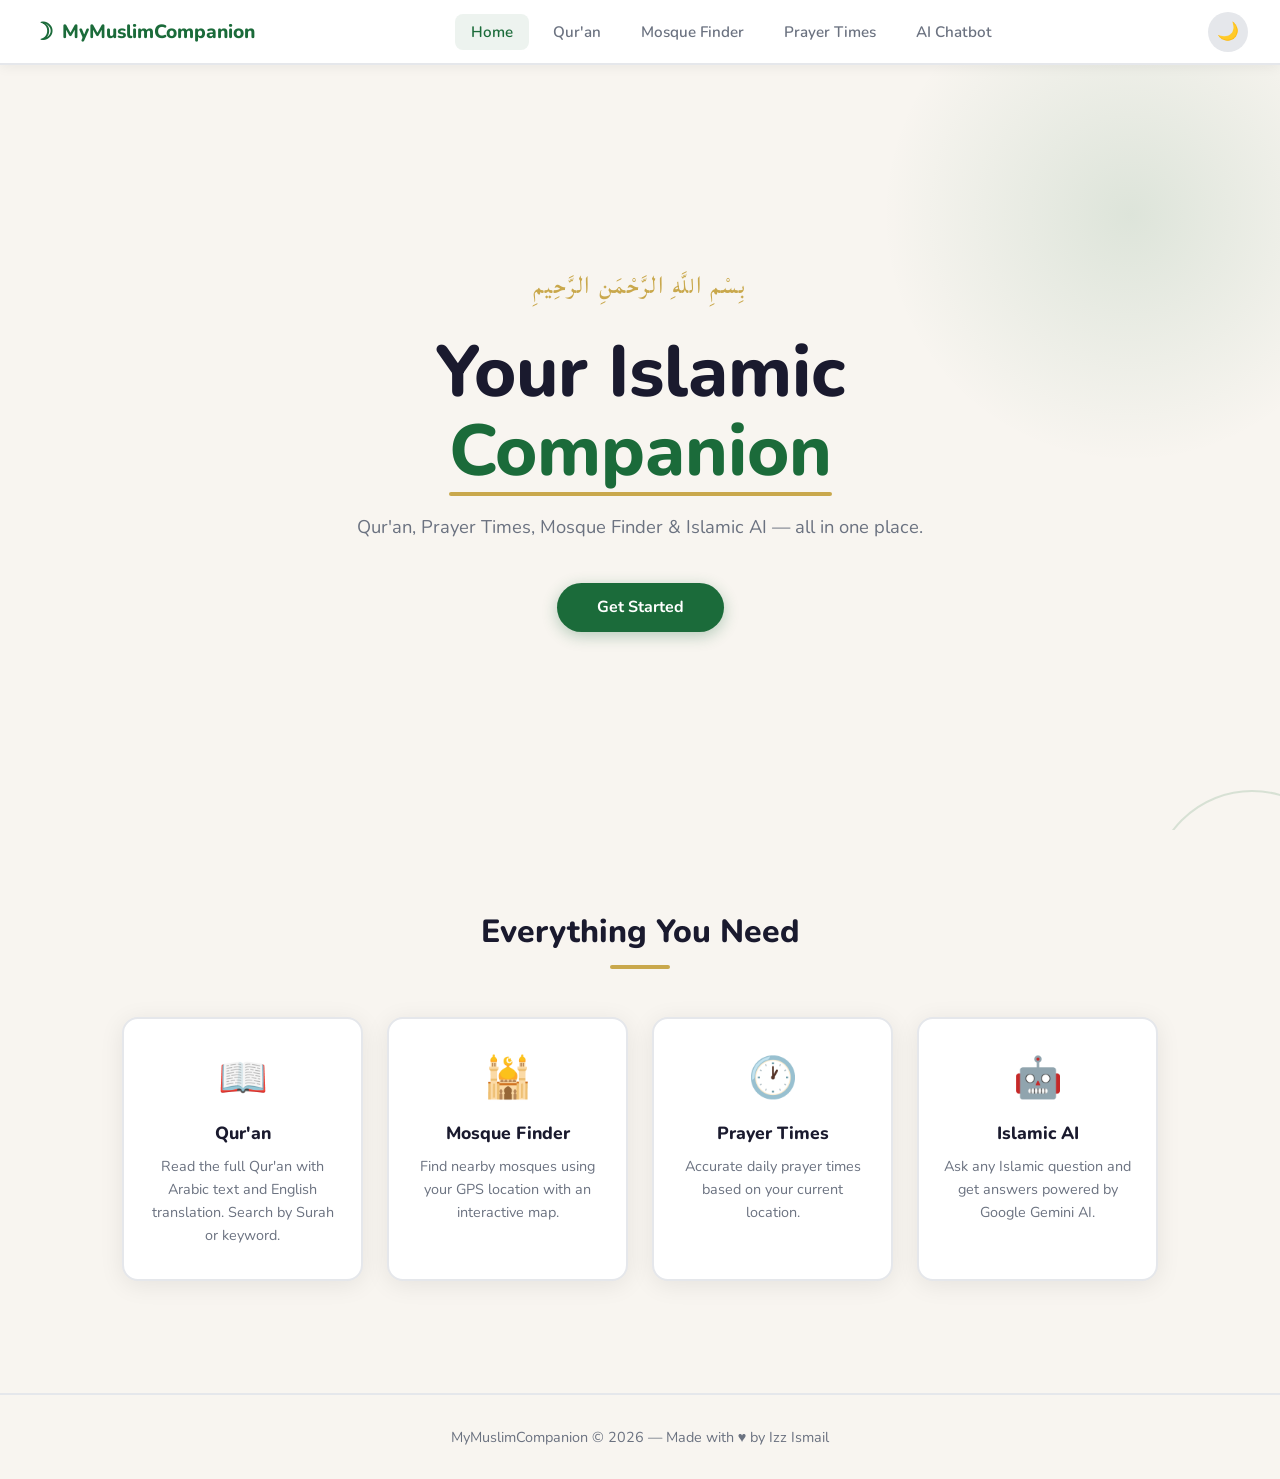
==== index.html @ 109d8ea0 "Initial project structure - homepage + base CSS" ====
<!DOCTYPE html>
<html lang="en" data-theme="light">
<head>
  <meta charset="UTF-8" />
  <meta name="viewport" content="width=device-width, initial-scale=1.0"/>
  <title>MyMuslimCompanion – Home</title>
  <link rel="stylesheet" href="css/style.css" />
  <link href="https://fonts.googleapis.com/css2?family=Lateef:wght@400;700&family=Nunito:wght@400;600;700;800&display=swap" rel="stylesheet"/>
</head>
<body>

  <!-- NAVBAR -->
  <nav class="navbar">
    <div class="nav-brand">
      <span class="brand-icon">☽</span>
      <span class="brand-name">MyMuslimCompanion</span>
    </div>
    <ul class="nav-links">
      <li><a href="index.html" class="active">Home</a></li>
      <li><a href="quran.html">Qur'an</a></li>
      <li><a href="mosque.html">Mosque Finder</a></li>
      <li><a href="prayer.html">Prayer Times</a></li>
      <li><a href="chatbot.html">AI Chatbot</a></li>
    </ul>
    <button class="theme-toggle" onclick="toggleTheme()" title="Toggle dark/light mode">
      <span class="theme-icon">🌙</span>
    </button>
    <button class="hamburger" onclick="toggleMenu()">&#9776;</button>
  </nav>

  <!-- MOBILE MENU -->
  <div class="mobile-menu" id="mobileMenu">
    <a href="index.html">Home</a>
    <a href="quran.html">Qur'an</a>
    <a href="mosque.html">Mosque Finder</a>
    <a href="prayer.html">Prayer Times</a>
    <a href="chatbot.html">AI Chatbot</a>
  </div>

  <!-- HERO SECTION -->
  <section class="hero">
    <div class="hero-content">
      <p class="hero-arabic">بِسْمِ اللَّهِ الرَّحْمَنِ الرَّحِيمِ</p>
      <h1 class="hero-title">Your Islamic<br/><span class="highlight">Companion</span></h1>
      <p class="hero-subtitle">Qur'an, Prayer Times, Mosque Finder & Islamic AI — all in one place.</p>
      <a href="quran.html" class="btn-primary">Get Started</a>
    </div>
    <div class="hero-decoration">
      <div class="geo-circle"></div>
      <div class="geo-circle small"></div>
    </div>
  </section>

  <!-- FEATURES SECTION -->
  <section class="features">
    <h2 class="section-title">Everything You Need</h2>
    <div class="features-grid">
      <a href="quran.html" class="feature-card">
        <div class="feature-icon">📖</div>
        <h3>Qur'an</h3>
        <p>Read the full Qur'an with Arabic text and English translation. Search by Surah or keyword.</p>
      </a>
      <a href="mosque.html" class="feature-card">
        <div class="feature-icon">🕌</div>
        <h3>Mosque Finder</h3>
        <p>Find nearby mosques using your GPS location with an interactive map.</p>
      </a>
      <a href="prayer.html" class="feature-card">
        <div class="feature-icon">🕐</div>
        <h3>Prayer Times</h3>
        <p>Accurate daily prayer times based on your current location.</p>
      </a>
      <a href="chatbot.html" class="feature-card">
        <div class="feature-icon">🤖</div>
        <h3>Islamic AI</h3>
        <p>Ask any Islamic question and get answers powered by Google Gemini AI.</p>
      </a>
    </div>
  </section>

  <!-- FOOTER -->
  <footer class="footer">
    <p>MyMuslimCompanion &copy; 2026 — Made with ♥ by Izz Ismail</p>
  </footer>

  <script src="js/main.js"></script>
</body>
</html>
---- css/style.css ----
/* ===========================
   CSS VARIABLES (Themes)
   =========================== */
:root {
  --bg: #f8f5f0;
  --bg-card: #ffffff;
  --text: #1a1a2e;
  --text-muted: #6b7280;
  --primary: #1b6b3a;
  --primary-light: #2d9e58;
  --accent: #c9a84c;
  --border: #e5e7eb;
  --shadow: 0 4px 24px rgba(0,0,0,0.08);
  --nav-bg: #ffffff;
}

[data-theme="dark"] {
  --bg: #0f1923;
  --bg-card: #1a2635;
  --text: #f0ede6;
  --text-muted: #94a3b8;
  --primary: #2d9e58;
  --primary-light: #3dbb6e;
  --accent: #d4b96a;
  --border: #2d3748;
  --shadow: 0 4px 24px rgba(0,0,0,0.3);
  --nav-bg: #1a2635;
}

/* ===========================
   RESET & BASE
   =========================== */
* {
  margin: 0;
  padding: 0;
  box-sizing: border-box;
}

body {
  font-family: 'Nunito', sans-serif;
  background-color: var(--bg);
  color: var(--text);
  transition: background-color 0.3s, color 0.3s;
  min-height: 100vh;
}

a {
  text-decoration: none;
  color: inherit;
}

/* ===========================
   NAVBAR
   =========================== */
.navbar {
  position: sticky;
  top: 0;
  z-index: 100;
  display: flex;
  align-items: center;
  justify-content: space-between;
  padding: 0 2rem;
  height: 65px;
  background: var(--nav-bg);
  border-bottom: 2px solid var(--border);
  box-shadow: 0 2px 12px rgba(0,0,0,0.06);
  transition: background 0.3s;
}

.nav-brand {
  display: flex;
  align-items: center;
  gap: 0.5rem;
  font-weight: 800;
  font-size: 1.2rem;
  color: var(--primary);
}

.brand-icon {
  font-size: 1.5rem;
}

.nav-links {
  display: flex;
  list-style: none;
  gap: 0.5rem;
}

.nav-links a {
  padding: 0.5rem 1rem;
  border-radius: 8px;
  font-weight: 600;
  font-size: 0.95rem;
  color: var(--text-muted);
  transition: all 0.2s;
}

.nav-links a:hover,
.nav-links a.active {
  color: var(--primary);
  background: rgba(27, 107, 58, 0.08);
}

.theme-toggle {
  background: var(--border);
  border: none;
  border-radius: 50%;
  width: 40px;
  height: 40px;
  font-size: 1.1rem;
  cursor: pointer;
  transition: background 0.2s, transform 0.2s;
}

.theme-toggle:hover {
  transform: rotate(20deg);
  background: var(--primary);
}

.hamburger {
  display: none;
  background: none;
  border: none;
  font-size: 1.5rem;
  cursor: pointer;
  color: var(--text);
}

/* ===========================
   MOBILE MENU
   =========================== */
.mobile-menu {
  display: none;
  flex-direction: column;
  background: var(--nav-bg);
  border-bottom: 2px solid var(--border);
  padding: 1rem 2rem;
  gap: 0.5rem;
}

.mobile-menu a {
  padding: 0.75rem 1rem;
  border-radius: 8px;
  font-weight: 600;
  color: var(--text);
  transition: background 0.2s;
}

.mobile-menu a:hover {
  background: rgba(27, 107, 58, 0.08);
  color: var(--primary);
}

.mobile-menu.open {
  display: flex;
}

/* ===========================
   HERO SECTION
   =========================== */
.hero {
  position: relative;
  min-height: 85vh;
  display: flex;
  align-items: center;
  justify-content: center;
  text-align: center;
  padding: 4rem 2rem;
  overflow: hidden;
}

.hero::before {
  content: '';
  position: absolute;
  top: -100px;
  right: -100px;
  width: 500px;
  height: 500px;
  background: radial-gradient(circle, rgba(27,107,58,0.12) 0%, transparent 70%);
  border-radius: 50%;
  pointer-events: none;
}

.hero-content {
  position: relative;
  z-index: 1;
  max-width: 700px;
  animation: fadeUp 0.8s ease both;
}

.hero-arabic {
  font-family: 'Lateef', serif;
  font-size: 2rem;
  color: var(--accent);
  margin-bottom: 1.5rem;
  letter-spacing: 0.05em;
}

.hero-title {
  font-size: clamp(2.5rem, 6vw, 4.5rem);
  font-weight: 800;
  line-height: 1.1;
  margin-bottom: 1.25rem;
  color: var(--text);
}

.highlight {
  color: var(--primary);
  position: relative;
}

.highlight::after {
  content: '';
  position: absolute;
  bottom: 4px;
  left: 0;
  width: 100%;
  height: 4px;
  background: var(--accent);
  border-radius: 2px;
}

.hero-subtitle {
  font-size: 1.15rem;
  color: var(--text-muted);
  margin-bottom: 2.5rem;
  line-height: 1.7;
}

.btn-primary {
  display: inline-block;
  padding: 0.85rem 2.5rem;
  background: var(--primary);
  color: white;
  border-radius: 50px;
  font-weight: 700;
  font-size: 1rem;
  transition: all 0.2s;
  box-shadow: 0 4px 15px rgba(27,107,58,0.3);
}

.btn-primary:hover {
  background: var(--primary-light);
  transform: translateY(-2px);
  box-shadow: 0 6px 20px rgba(27,107,58,0.4);
}

.hero-decoration {
  position: absolute;
  bottom: 40px;
  right: 10%;
  pointer-events: none;
}

.geo-circle {
  width: 200px;
  height: 200px;
  border: 2px solid rgba(27,107,58,0.15);
  border-radius: 50%;
  position: absolute;
  animation: spin 20s linear infinite;
}

.geo-circle.small {
  width: 120px;
  height: 120px;
  border-color: rgba(201,168,76,0.2);
  animation-direction: reverse;
  top: 40px;
  left: 40px;
}

/* ===========================
   FEATURES SECTION
   =========================== */
.features {
  padding: 5rem 2rem;
  max-width: 1100px;
  margin: 0 auto;
}

.section-title {
  text-align: center;
  font-size: 2rem;
  font-weight: 800;
  margin-bottom: 3rem;
  color: var(--text);
}

.section-title::after {
  content: '';
  display: block;
  width: 60px;
  height: 4px;
  background: var(--accent);
  border-radius: 2px;
  margin: 0.75rem auto 0;
}

.features-grid {
  display: grid;
  grid-template-columns: repeat(auto-fit, minmax(230px, 1fr));
  gap: 1.5rem;
}

.feature-card {
  display: block;
  background: var(--bg-card);
  border: 2px solid var(--border);
  border-radius: 16px;
  padding: 2rem 1.5rem;
  text-align: center;
  transition: all 0.25s;
  box-shadow: var(--shadow);
  cursor: pointer;
}

.feature-card:hover {
  transform: translateY(-6px);
  border-color: var(--primary);
  box-shadow: 0 8px 30px rgba(27,107,58,0.15);
}

.feature-icon {
  font-size: 2.5rem;
  margin-bottom: 1rem;
}

.feature-card h3 {
  font-size: 1.1rem;
  font-weight: 800;
  margin-bottom: 0.6rem;
  color: var(--text);
}

.feature-card p {
  font-size: 0.9rem;
  color: var(--text-muted);
  line-height: 1.6;
}

/* ===========================
   FOOTER
   =========================== */
.footer {
  text-align: center;
  padding: 2rem;
  border-top: 2px solid var(--border);
  font-size: 0.9rem;
  color: var(--text-muted);
  margin-top: 2rem;
}

/* ===========================
   PAGE HEADER (for inner pages)
   =========================== */
.page-header {
  background: var(--primary);
  color: white;
  text-align: center;
  padding: 3rem 2rem;
}

.page-header h1 {
  font-size: 2rem;
  font-weight: 800;
}

.page-header p {
  opacity: 0.85;
  margin-top: 0.5rem;
}

/* ===========================
   PLACEHOLDER (for inner pages)
   =========================== */
.coming-soon {
  text-align: center;
  padding: 5rem 2rem;
  color: var(--text-muted);
}

.coming-soon .big-icon {
  font-size: 4rem;
  margin-bottom: 1rem;
}

.coming-soon h2 {
  font-size: 1.5rem;
  font-weight: 700;
  color: var(--text);
  margin-bottom: 0.5rem;
}

/* ===========================
   ANIMATIONS
   =========================== */
@keyframes fadeUp {
  from { opacity: 0; transform: translateY(30px); }
  to   { opacity: 1; transform: translateY(0); }
}

@keyframes spin {
  from { transform: rotate(0deg); }
  to   { transform: rotate(360deg); }
}

/* ===========================
   RESPONSIVE
   =========================== */
@media (max-width: 768px) {
  .nav-links {
    display: none;
  }

  .hamburger {
    display: block;
  }

  .theme-toggle {
    order: 3;
  }

  .hero {
    min-height: 70vh;
  }

  .hero-arabic {
    font-size: 1.5rem;
  }

  .hero-decoration {
    display: none;
  }
}
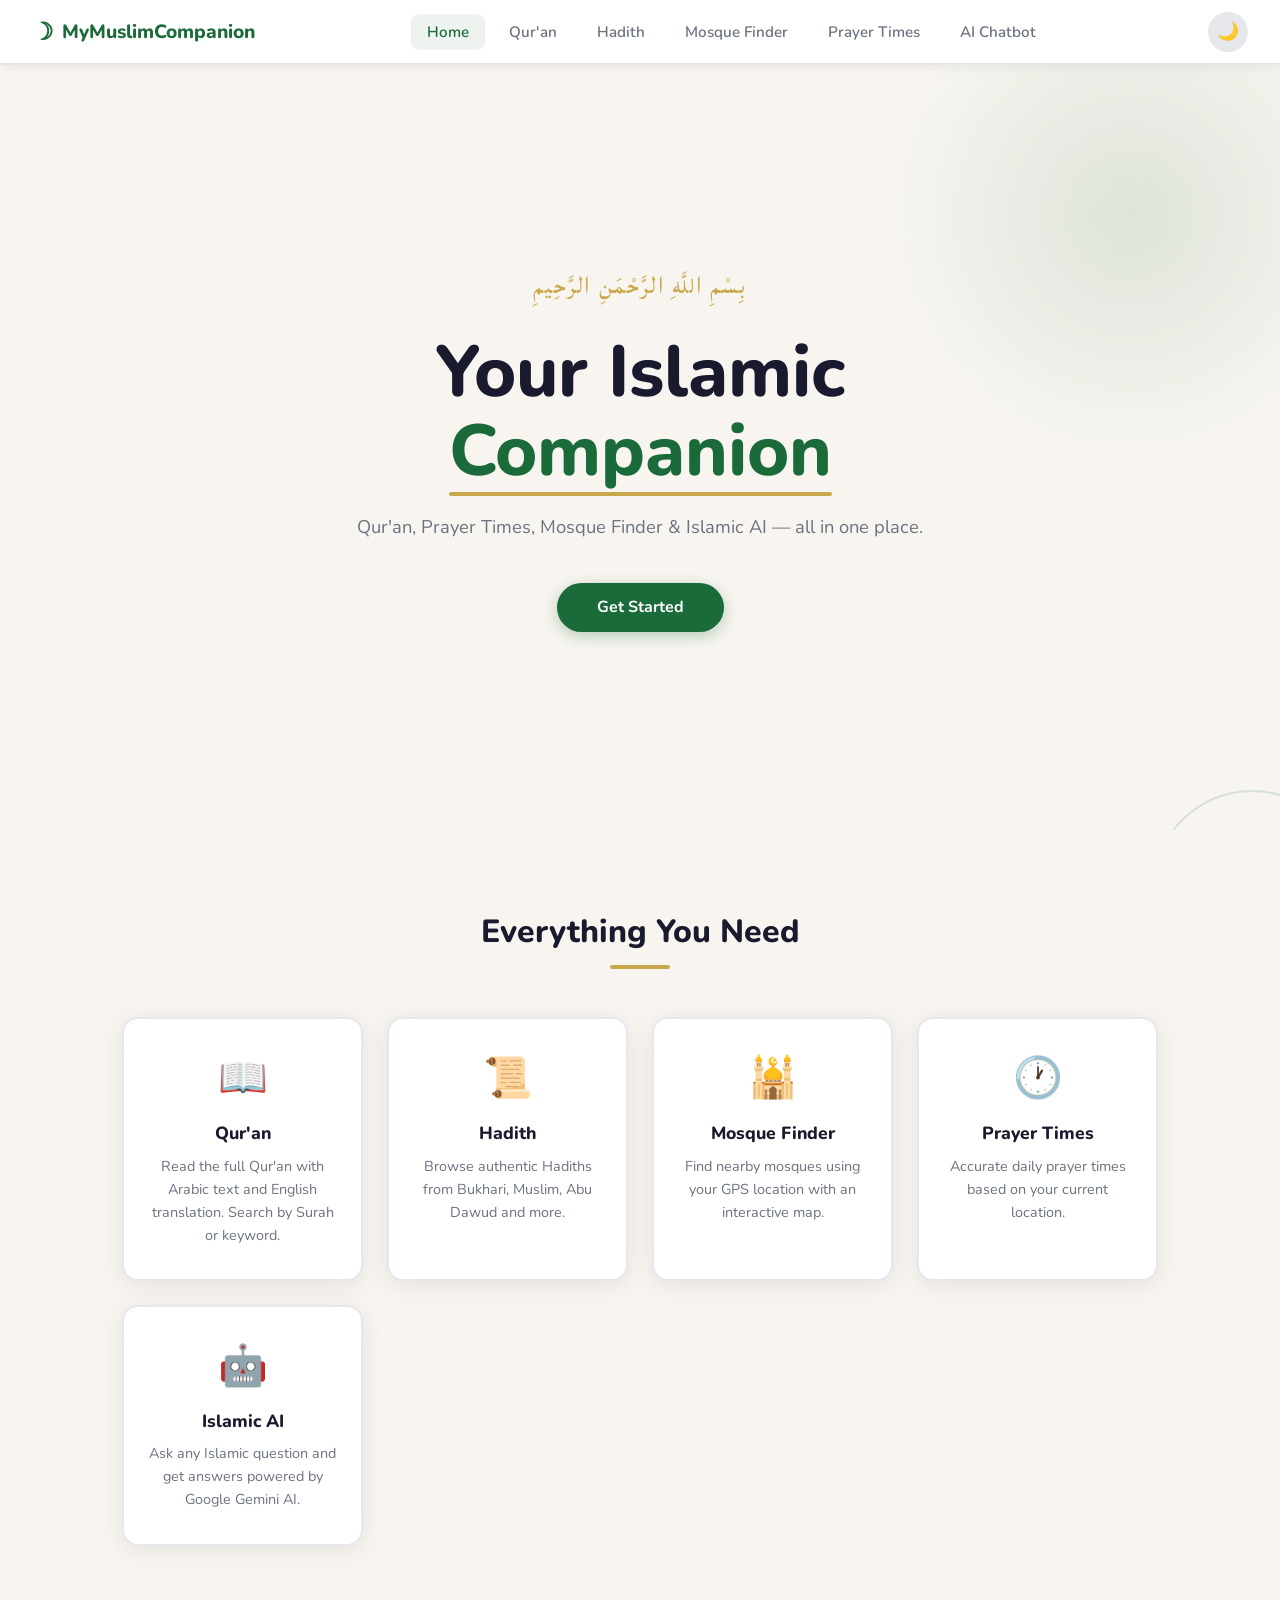
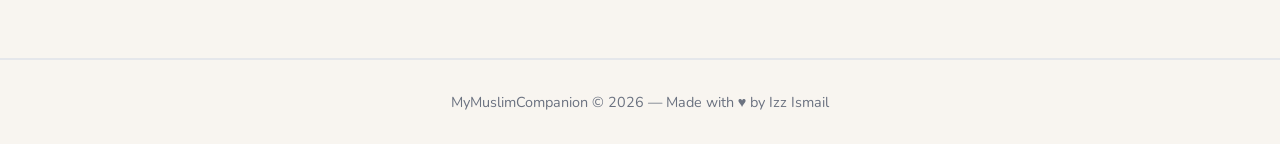
==== commit 19b767da: "Latest updates - Hadith page fixes and text filter" ====
--- a/index.html
+++ b/index.html
@@ -11,16 +11,17 @@
 
   <!-- NAVBAR -->
   <nav class="navbar">
-    <div class="nav-brand">
+    <a href="/MyMuslimCompanion/index.html" class="nav-brand">
       <span class="brand-icon">☽</span>
       <span class="brand-name">MyMuslimCompanion</span>
-    </div>
+    </a>
     <ul class="nav-links">
-      <li><a href="index.html" class="active">Home</a></li>
-      <li><a href="quran.html">Qur'an</a></li>
-      <li><a href="mosque.html">Mosque Finder</a></li>
-      <li><a href="prayer.html">Prayer Times</a></li>
-      <li><a href="chatbot.html">AI Chatbot</a></li>
+      <li><a href="/MyMuslimCompanion/index.html" class="active">Home</a></li>
+      <li><a href="/MyMuslimCompanion/quran.html">Qur'an</a></li>
+      <li><a href="/MyMuslimCompanion/hadith.html">Hadith</a></li>
+      <li><a href="/MyMuslimCompanion/mosque.html">Mosque Finder</a></li>
+      <li><a href="/MyMuslimCompanion/prayer.html">Prayer Times</a></li>
+      <li><a href="/MyMuslimCompanion/chatbot.html">AI Chatbot</a></li>
     </ul>
     <button class="theme-toggle" onclick="toggleTheme()" title="Toggle dark/light mode">
       <span class="theme-icon">🌙</span>
@@ -60,6 +61,11 @@
         <h3>Qur'an</h3>
         <p>Read the full Qur'an with Arabic text and English translation. Search by Surah or keyword.</p>
       </a>
+      <a href="/MyMuslimCompanion/hadith.html" class="feature-card">
+        <div class="feature-icon">📜</div>
+        <h3>Hadith</h3>
+        <p>Browse authentic Hadiths from Bukhari, Muslim, Abu Dawud and more.</p>
+      </a>
       <a href="mosque.html" class="feature-card">
         <div class="feature-icon">🕌</div>
         <h3>Mosque Finder</h3>
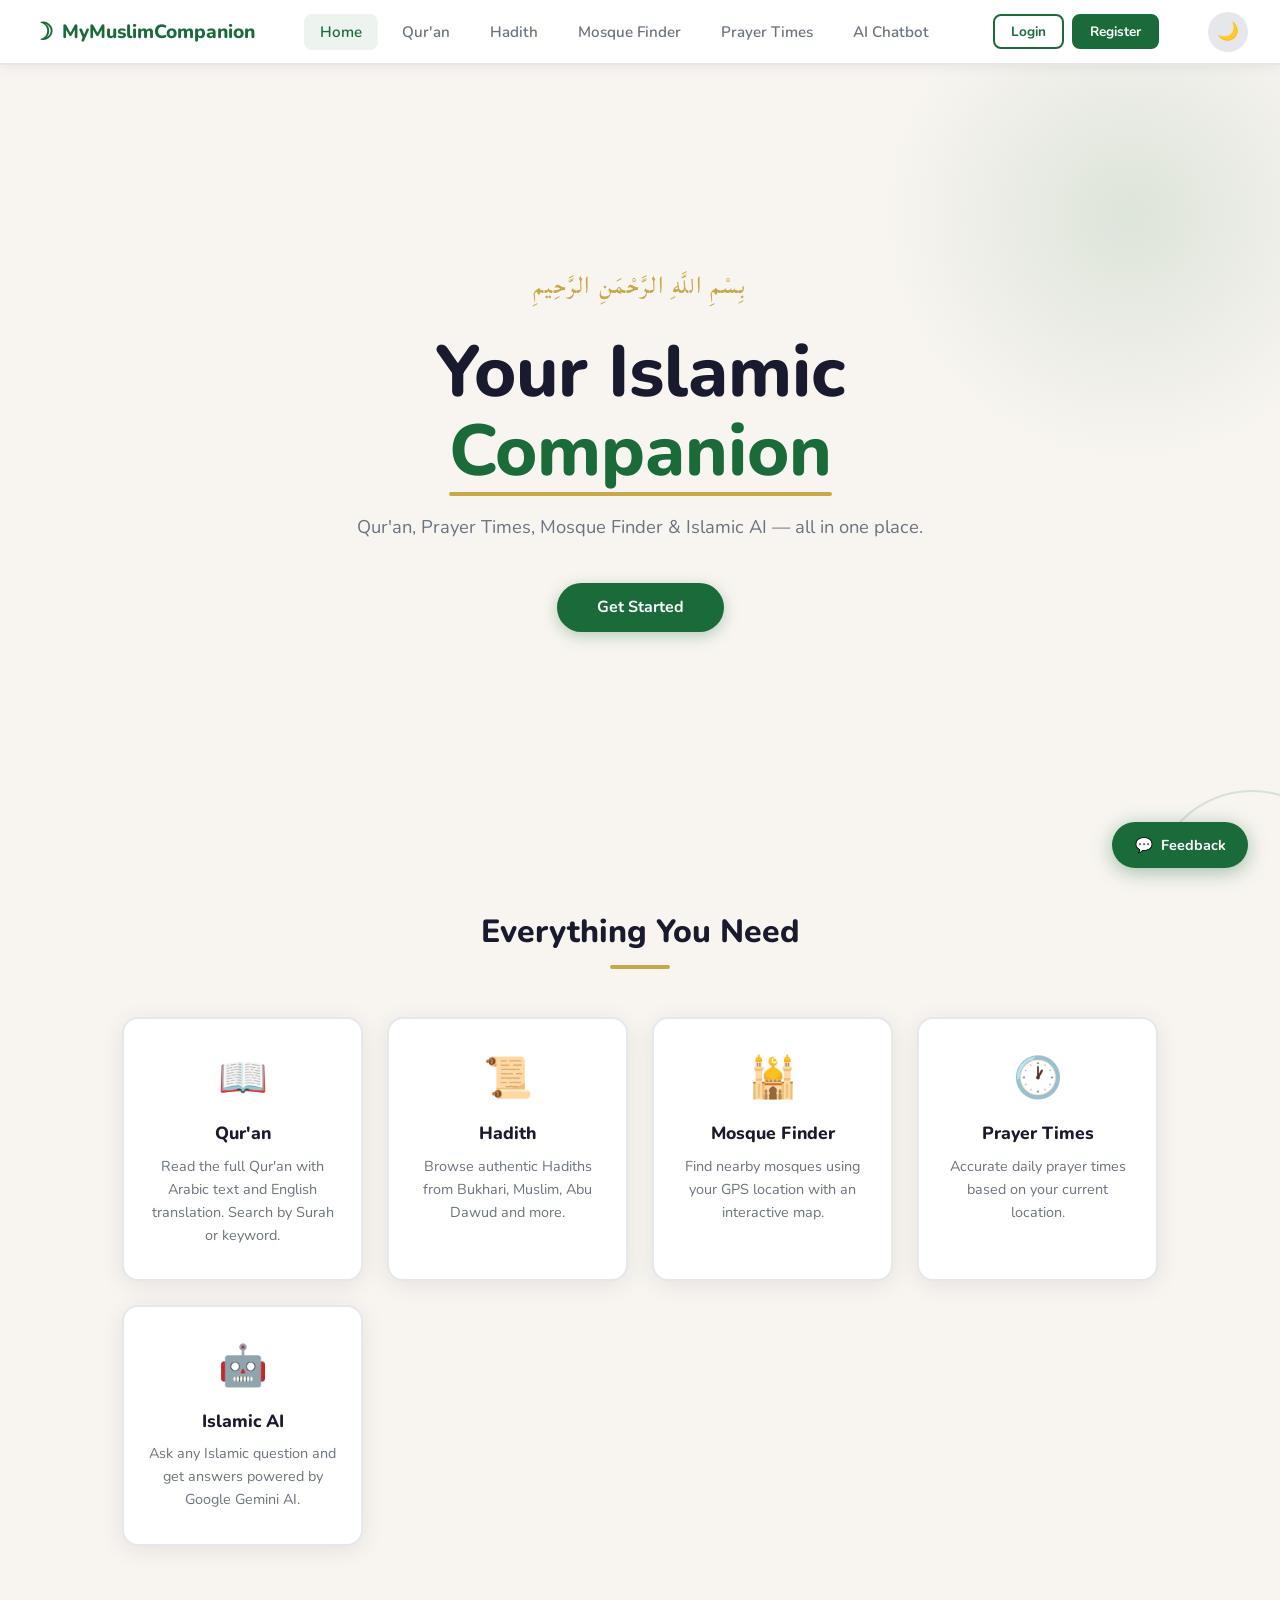
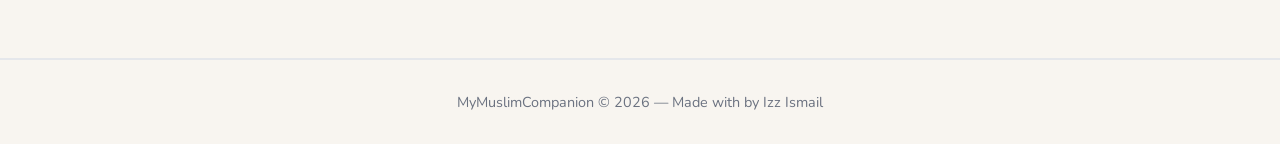
==== commit 17d8f32e: "Add login, register, bookmarks, feedback and verse saving feature" ====
--- a/index.html
+++ b/index.html
@@ -5,6 +5,8 @@
   <meta name="viewport" content="width=device-width, initial-scale=1.0"/>
   <title>MyMuslimCompanion – Home</title>
   <link rel="stylesheet" href="css/style.css" />
+  <link rel="stylesheet" href="css/feedback.css" />
+  <link rel="stylesheet" href="css/auth.css" />
   <link href="https://fonts.googleapis.com/css2?family=Lateef:wght@400;700&family=Nunito:wght@400;600;700;800&display=swap" rel="stylesheet"/>
 </head>
 <body>
@@ -31,11 +33,12 @@
 
   <!-- MOBILE MENU -->
   <div class="mobile-menu" id="mobileMenu">
-    <a href="index.html">Home</a>
-    <a href="quran.html">Qur'an</a>
-    <a href="mosque.html">Mosque Finder</a>
-    <a href="prayer.html">Prayer Times</a>
-    <a href="chatbot.html">AI Chatbot</a>
+    <a href="/MyMuslimCompanion/index.html">Home</a>
+    <a href="/MyMuslimCompanion/quran.html">Qur'an</a>
+    <a href="/MyMuslimCompanion/hadith.html">Hadith</a>
+    <a href="/MyMuslimCompanion/mosque.html">Mosque Finder</a>
+    <a href="/MyMuslimCompanion/prayer.html">Prayer Times</a>
+    <a href="/MyMuslimCompanion/chatbot.html">AI Chatbot</a>
   </div>
 
   <!-- HERO SECTION -->
@@ -86,9 +89,11 @@
 
   <!-- FOOTER -->
   <footer class="footer">
-    <p>MyMuslimCompanion &copy; 2026 — Made with ♥ by Izz Ismail</p>
+    <p>MyMuslimCompanion &copy; 2026 — Made with by Izz Ismail</p>
   </footer>
 
   <script src="js/main.js"></script>
+  <script src="js/feedback.js"></script>
+  <script src="js/auth.js"></script>
 </body>
 </html>
--- a/css/feedback.css
+++ b/css/feedback.css
@@ -0,0 +1,223 @@
+/* ===========================
+   FEEDBACK MODAL STYLES
+   =========================== */
+
+/* Floating feedback button */
+.feedback-float-btn {
+  position: fixed;
+  bottom: 2rem;
+  right: 2rem;
+  z-index: 999;
+  background: var(--primary);
+  color: white;
+  border: none;
+  border-radius: 50px;
+  padding: 0.8rem 1.4rem;
+  font-family: 'Nunito', sans-serif;
+  font-weight: 700;
+  font-size: 0.9rem;
+  cursor: pointer;
+  box-shadow: 0 4px 20px rgba(27,107,58,0.4);
+  transition: all 0.2s;
+  display: flex;
+  align-items: center;
+  gap: 0.5rem;
+}
+
+.feedback-float-btn:hover {
+  background: var(--primary-light);
+  transform: translateY(-3px);
+  box-shadow: 0 6px 25px rgba(27,107,58,0.5);
+}
+
+/* Modal overlay */
+.feedback-overlay {
+  display: none;
+  position: fixed;
+  inset: 0;
+  background: rgba(0, 0, 0, 0.5);
+  z-index: 1000;
+  align-items: center;
+  justify-content: center;
+  padding: 1rem;
+  backdrop-filter: blur(4px);
+}
+
+.feedback-overlay.open {
+  display: flex;
+}
+
+/* Modal box */
+.feedback-modal {
+  background: var(--bg-card);
+  border-radius: 20px;
+  padding: 2rem;
+  width: 100%;
+  max-width: 480px;
+  box-shadow: 0 20px 60px rgba(0,0,0,0.2);
+  animation: modalIn 0.3s ease both;
+  position: relative;
+}
+
+@keyframes modalIn {
+  from { opacity: 0; transform: translateY(30px) scale(0.95); }
+  to   { opacity: 1; transform: translateY(0) scale(1); }
+}
+
+/* Modal header */
+.feedback-modal-header {
+  display: flex;
+  align-items: center;
+  justify-content: space-between;
+  margin-bottom: 1.5rem;
+}
+
+.feedback-modal-header h3 {
+  font-size: 1.2rem;
+  font-weight: 800;
+  color: var(--text);
+}
+
+.feedback-close-btn {
+  background: var(--border);
+  border: none;
+  width: 32px;
+  height: 32px;
+  border-radius: 50%;
+  font-size: 1rem;
+  cursor: pointer;
+  color: var(--text);
+  transition: background 0.2s;
+  display: flex;
+  align-items: center;
+  justify-content: center;
+}
+
+.feedback-close-btn:hover {
+  background: #e53e3e;
+  color: white;
+}
+
+/* Form fields */
+.feedback-form {
+  display: flex;
+  flex-direction: column;
+  gap: 1rem;
+}
+
+.feedback-field {
+  display: flex;
+  flex-direction: column;
+  gap: 0.4rem;
+}
+
+.feedback-field label {
+  font-size: 0.85rem;
+  font-weight: 700;
+  color: var(--text-muted);
+}
+
+.feedback-field input,
+.feedback-field textarea {
+  padding: 0.8rem 1rem;
+  border: 2px solid var(--border);
+  border-radius: 10px;
+  font-family: 'Nunito', sans-serif;
+  font-size: 0.92rem;
+  background: var(--bg);
+  color: var(--text);
+  outline: none;
+  transition: border-color 0.2s;
+  resize: none;
+}
+
+.feedback-field input:focus,
+.feedback-field textarea:focus {
+  border-color: var(--primary);
+}
+
+.feedback-field textarea {
+  height: 110px;
+}
+
+/* Character counter */
+.char-counter {
+  font-size: 0.75rem;
+  color: var(--text-muted);
+  text-align: right;
+}
+
+/* Submit button */
+.feedback-submit-btn {
+  background: var(--primary);
+  color: white;
+  border: none;
+  padding: 0.9rem;
+  border-radius: 10px;
+  font-family: 'Nunito', sans-serif;
+  font-weight: 700;
+  font-size: 1rem;
+  cursor: pointer;
+  transition: all 0.2s;
+  margin-top: 0.5rem;
+}
+
+.feedback-submit-btn:hover {
+  background: var(--primary-light);
+}
+
+.feedback-submit-btn:disabled {
+  background: var(--border);
+  color: var(--text-muted);
+  cursor: not-allowed;
+}
+
+/* Success message */
+.feedback-success {
+  text-align: center;
+  padding: 2rem 1rem;
+  display: none;
+}
+
+.feedback-success .success-icon {
+  font-size: 3rem;
+  margin-bottom: 1rem;
+}
+
+.feedback-success h4 {
+  font-size: 1.2rem;
+  font-weight: 800;
+  color: var(--primary);
+  margin-bottom: 0.5rem;
+}
+
+.feedback-success p {
+  font-size: 0.9rem;
+  color: var(--text-muted);
+}
+
+/* Error message */
+.feedback-error {
+  background: rgba(229, 62, 62, 0.1);
+  border: 1px solid #e53e3e;
+  color: #e53e3e;
+  border-radius: 8px;
+  padding: 0.7rem 1rem;
+  font-size: 0.85rem;
+  display: none;
+}
+
+/* Responsive */
+@media (max-width: 480px) {
+  .feedback-float-btn span.btn-text {
+    display: none;
+  }
+
+  .feedback-float-btn {
+    padding: 0.8rem;
+    border-radius: 50%;
+    width: 50px;
+    height: 50px;
+    justify-content: center;
+  }
+}
--- a/css/auth.css
+++ b/css/auth.css
@@ -0,0 +1,339 @@
+/* ===========================
+   AUTH MODAL STYLES
+   =========================== */
+
+/* Navbar auth buttons */
+.nav-auth {
+  display: flex;
+  align-items: center;
+  gap: 0.5rem;
+}
+
+.btn-login {
+  background: none;
+  border: 2px solid var(--primary);
+  color: var(--primary);
+  padding: 0.4rem 1rem;
+  border-radius: 8px;
+  font-family: 'Nunito', sans-serif;
+  font-weight: 700;
+  font-size: 0.85rem;
+  cursor: pointer;
+  transition: all 0.2s;
+}
+
+.btn-login:hover {
+  background: var(--primary);
+  color: white;
+}
+
+.btn-register {
+  background: var(--primary);
+  border: 2px solid var(--primary);
+  color: white;
+  padding: 0.4rem 1rem;
+  border-radius: 8px;
+  font-family: 'Nunito', sans-serif;
+  font-weight: 700;
+  font-size: 0.85rem;
+  cursor: pointer;
+  transition: all 0.2s;
+}
+
+.btn-register:hover {
+  background: var(--primary-light);
+  border-color: var(--primary-light);
+}
+
+.nav-user-info {
+  display: flex;
+  align-items: center;
+  gap: 0.5rem;
+  font-size: 0.85rem;
+  font-weight: 700;
+  color: var(--primary);
+}
+
+.btn-logout {
+  background: none;
+  border: 2px solid var(--border);
+  color: var(--text-muted);
+  padding: 0.4rem 0.8rem;
+  border-radius: 8px;
+  font-family: 'Nunito', sans-serif;
+  font-weight: 700;
+  font-size: 0.82rem;
+  cursor: pointer;
+  transition: all 0.2s;
+}
+
+.btn-logout:hover {
+  border-color: #e53e3e;
+  color: #e53e3e;
+}
+
+/* ===========================
+   AUTH OVERLAY
+   =========================== */
+.auth-overlay {
+  display: none;
+  position: fixed;
+  inset: 0;
+  background: rgba(0,0,0,0.5);
+  z-index: 1000;
+  align-items: center;
+  justify-content: center;
+  padding: 1rem;
+  backdrop-filter: blur(4px);
+}
+
+.auth-overlay.open {
+  display: flex;
+}
+
+/* ===========================
+   AUTH MODAL
+   =========================== */
+.auth-modal {
+  background: var(--bg-card);
+  border-radius: 20px;
+  padding: 2rem;
+  width: 100%;
+  max-width: 420px;
+  box-shadow: 0 20px 60px rgba(0,0,0,0.2);
+  animation: modalIn 0.3s ease both;
+}
+
+@keyframes modalIn {
+  from { opacity: 0; transform: translateY(30px) scale(0.95); }
+  to   { opacity: 1; transform: translateY(0) scale(1); }
+}
+
+.auth-modal-header {
+  display: flex;
+  align-items: center;
+  justify-content: space-between;
+  margin-bottom: 1.5rem;
+}
+
+.auth-modal-header h3 {
+  font-size: 1.2rem;
+  font-weight: 800;
+  color: var(--text);
+}
+
+.auth-close-btn {
+  background: var(--border);
+  border: none;
+  width: 32px;
+  height: 32px;
+  border-radius: 50%;
+  font-size: 1rem;
+  cursor: pointer;
+  color: var(--text);
+  transition: background 0.2s;
+  display: flex;
+  align-items: center;
+  justify-content: center;
+}
+
+.auth-close-btn:hover {
+  background: #e53e3e;
+  color: white;
+}
+
+/* Tabs */
+.auth-tabs {
+  display: flex;
+  gap: 0.5rem;
+  margin-bottom: 1.5rem;
+  background: var(--bg);
+  padding: 0.3rem;
+  border-radius: 10px;
+}
+
+.auth-tab {
+  flex: 1;
+  padding: 0.6rem;
+  border: none;
+  border-radius: 8px;
+  font-family: 'Nunito', sans-serif;
+  font-weight: 700;
+  font-size: 0.9rem;
+  cursor: pointer;
+  transition: all 0.2s;
+  background: none;
+  color: var(--text-muted);
+}
+
+.auth-tab.active {
+  background: var(--primary);
+  color: white;
+}
+
+/* Form */
+.auth-form {
+  display: flex;
+  flex-direction: column;
+  gap: 1rem;
+}
+
+.auth-field {
+  display: flex;
+  flex-direction: column;
+  gap: 0.4rem;
+}
+
+.auth-field label {
+  font-size: 0.85rem;
+  font-weight: 700;
+  color: var(--text-muted);
+}
+
+.auth-field input {
+  padding: 0.8rem 1rem;
+  border: 2px solid var(--border);
+  border-radius: 10px;
+  font-family: 'Nunito', sans-serif;
+  font-size: 0.92rem;
+  background: var(--bg);
+  color: var(--text);
+  outline: none;
+  transition: border-color 0.2s;
+}
+
+.auth-field input:focus {
+  border-color: var(--primary);
+}
+
+.auth-submit-btn {
+  background: var(--primary);
+  color: white;
+  border: none;
+  padding: 0.9rem;
+  border-radius: 10px;
+  font-family: 'Nunito', sans-serif;
+  font-weight: 700;
+  font-size: 1rem;
+  cursor: pointer;
+  transition: all 0.2s;
+  margin-top: 0.5rem;
+}
+
+.auth-submit-btn:hover {
+  background: var(--primary-light);
+}
+
+.auth-submit-btn:disabled {
+  background: var(--border);
+  color: var(--text-muted);
+  cursor: not-allowed;
+}
+
+.auth-error {
+  background: rgba(229,62,62,0.1);
+  border: 1px solid #e53e3e;
+  color: #e53e3e;
+  border-radius: 8px;
+  padding: 0.7rem 1rem;
+  font-size: 0.85rem;
+  display: none;
+}
+
+.auth-success {
+  background: rgba(27,107,58,0.1);
+  border: 1px solid var(--primary);
+  color: var(--primary);
+  border-radius: 8px;
+  padding: 0.7rem 1rem;
+  font-size: 0.85rem;
+  display: none;
+}
+
+/* ===========================
+   BOOKMARK BUTTON ON SURAH CARDS
+   =========================== */
+.bookmark-btn {
+  background: none;
+  border: 2px solid var(--border);
+  border-radius: 8px;
+  padding: 0.3rem 0.7rem;
+  font-size: 0.8rem;
+  font-family: 'Nunito', sans-serif;
+  font-weight: 700;
+  cursor: pointer;
+  color: var(--text-muted);
+  transition: all 0.2s;
+  margin-top: 0.5rem;
+}
+
+.bookmark-btn:hover {
+  border-color: var(--accent);
+  color: var(--accent);
+}
+
+.bookmark-btn.bookmarked {
+  border-color: var(--accent);
+  background: rgba(201,168,76,0.1);
+  color: var(--accent);
+}
+
+/* ===========================
+   BOOKMARKS PAGE SECTION
+   =========================== */
+.bookmarks-section {
+  background: var(--bg-card);
+  border: 2px solid var(--border);
+  border-radius: 16px;
+  padding: 1.5rem;
+  margin-bottom: 2rem;
+}
+
+.bookmarks-section h3 {
+  font-size: 1rem;
+  font-weight: 800;
+  margin-bottom: 1rem;
+  color: var(--text);
+}
+
+.bookmarks-grid {
+  display: grid;
+  grid-template-columns: repeat(auto-fill, minmax(160px, 1fr));
+  gap: 0.75rem;
+}
+
+.bookmark-card {
+  background: var(--bg);
+  border: 2px solid var(--border);
+  border-radius: 10px;
+  padding: 0.75rem;
+  cursor: pointer;
+  transition: all 0.2s;
+  text-align: center;
+}
+
+.bookmark-card:hover {
+  border-color: var(--accent);
+  transform: translateY(-2px);
+}
+
+.bookmark-card-name {
+  font-weight: 700;
+  font-size: 0.85rem;
+  color: var(--text);
+}
+
+.bookmark-remove {
+  font-size: 0.72rem;
+  color: #e53e3e;
+  cursor: pointer;
+  margin-top: 0.3rem;
+  display: block;
+}
+
+/* Responsive */
+@media (max-width: 768px) {
+  .nav-auth {
+    display: none;
+  }
+}
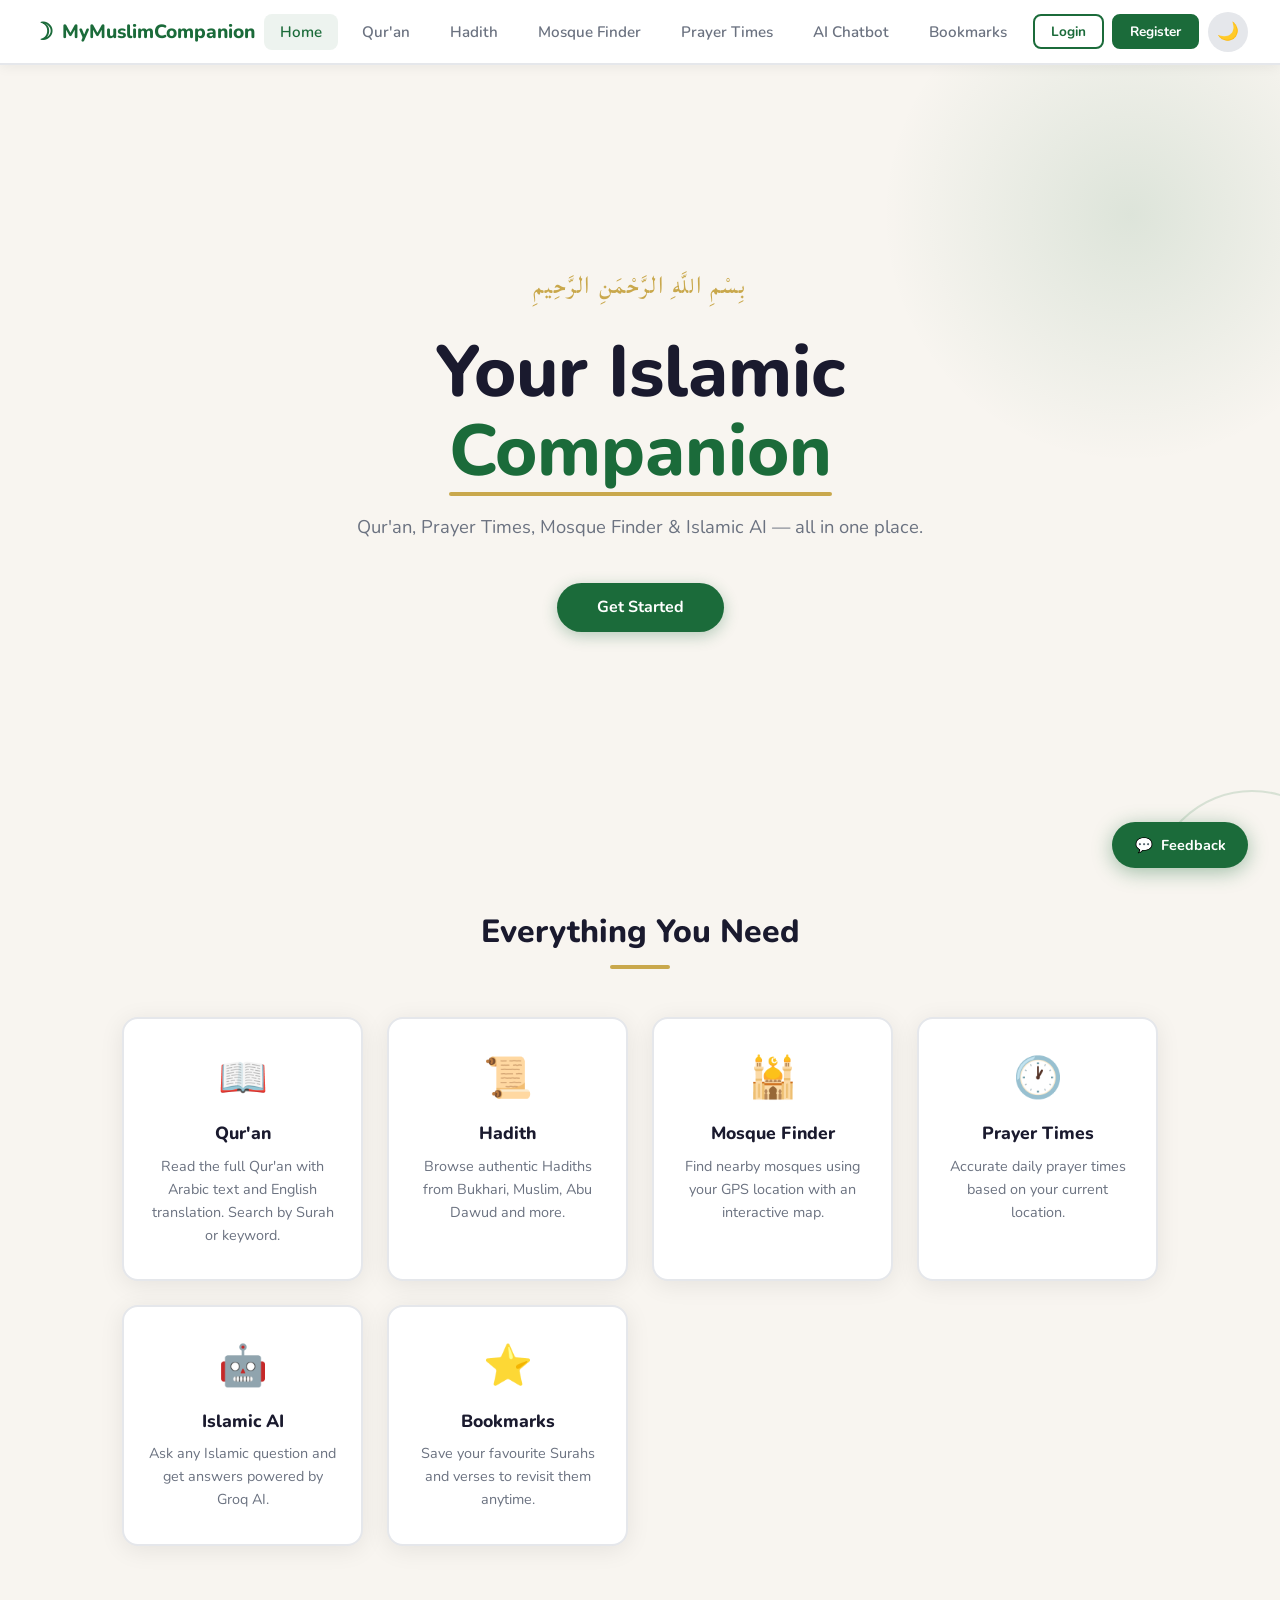
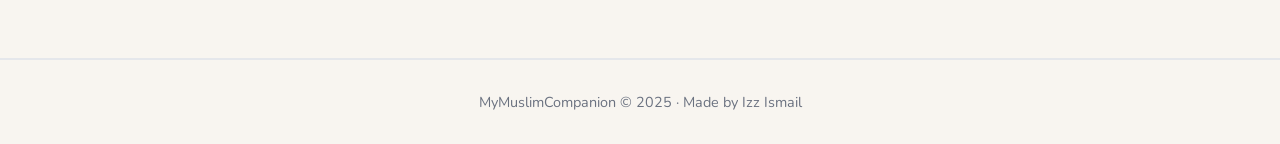
==== commit dcb81c21: "Add Bookmarks feature card to homepage" ====
--- a/index.html
+++ b/index.html
@@ -24,6 +24,7 @@
       <li><a href="/MyMuslimCompanion/mosque.html">Mosque Finder</a></li>
       <li><a href="/MyMuslimCompanion/prayer.html">Prayer Times</a></li>
       <li><a href="/MyMuslimCompanion/chatbot.html">AI Chatbot</a></li>
+      <li><a href="/MyMuslimCompanion/bookmarks.html">Bookmarks</a></li>
     </ul>
     <button class="theme-toggle" onclick="toggleTheme()" title="Toggle dark/light mode">
       <span class="theme-icon">🌙</span>
@@ -39,6 +40,7 @@
     <a href="/MyMuslimCompanion/mosque.html">Mosque Finder</a>
     <a href="/MyMuslimCompanion/prayer.html">Prayer Times</a>
     <a href="/MyMuslimCompanion/chatbot.html">AI Chatbot</a>
+    <a href="/MyMuslimCompanion/bookmarks.html">Bookmarks</a>
   </div>
 
   <!-- HERO SECTION -->
@@ -82,14 +84,19 @@
       <a href="chatbot.html" class="feature-card">
         <div class="feature-icon">🤖</div>
         <h3>Islamic AI</h3>
-        <p>Ask any Islamic question and get answers powered by Google Gemini AI.</p>
+        <p>Ask any Islamic question and get answers powered by Groq AI.</p>
+      </a>
+      <a href="bookmarks.html" class="feature-card">
+        <div class="feature-icon">⭐</div>
+        <h3>Bookmarks</h3>
+        <p>Save your favourite Surahs and verses to revisit them anytime.</p>
       </a>
     </div>
   </section>
 
   <!-- FOOTER -->
   <footer class="footer">
-    <p>MyMuslimCompanion &copy; 2026 — Made with by Izz Ismail</p>
+    <p>MyMuslimCompanion &copy; 2025 · Made by Izz Ismail</p>
   </footer>
 
   <script src="js/main.js"></script>
